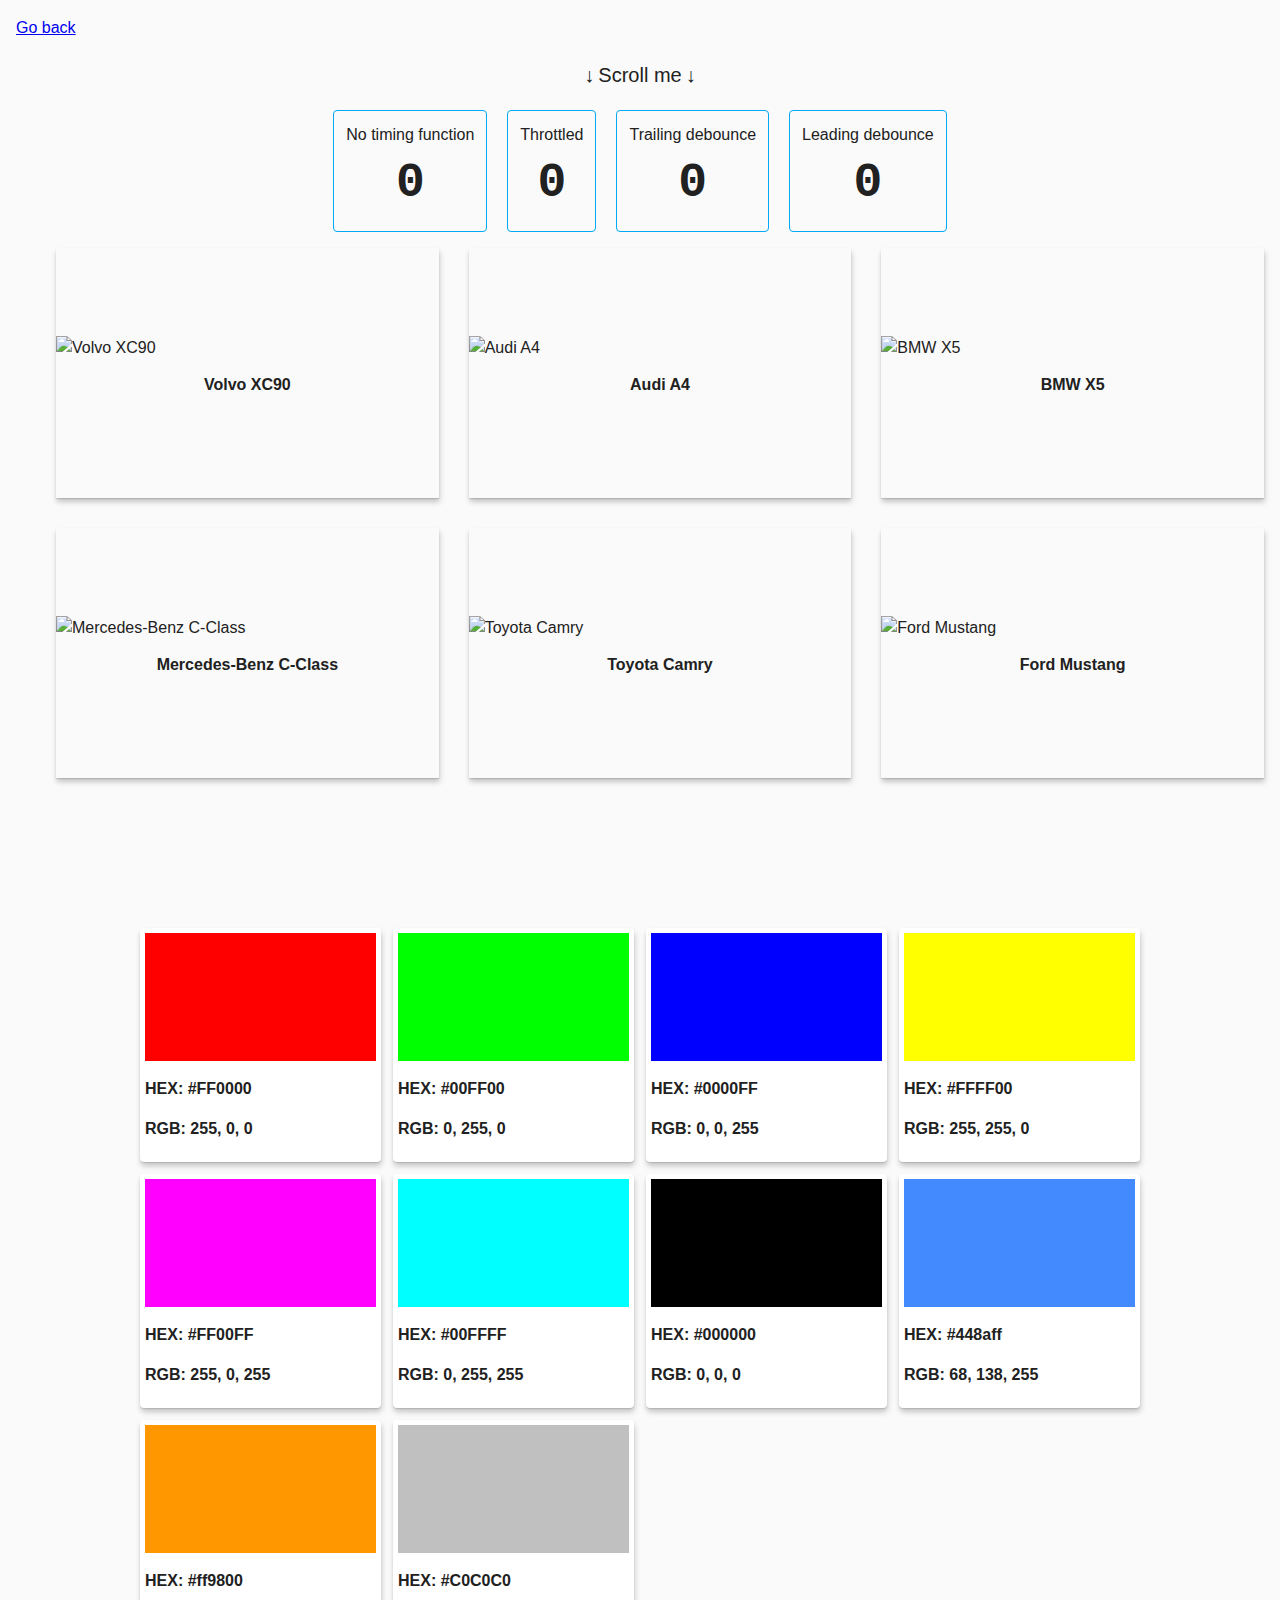
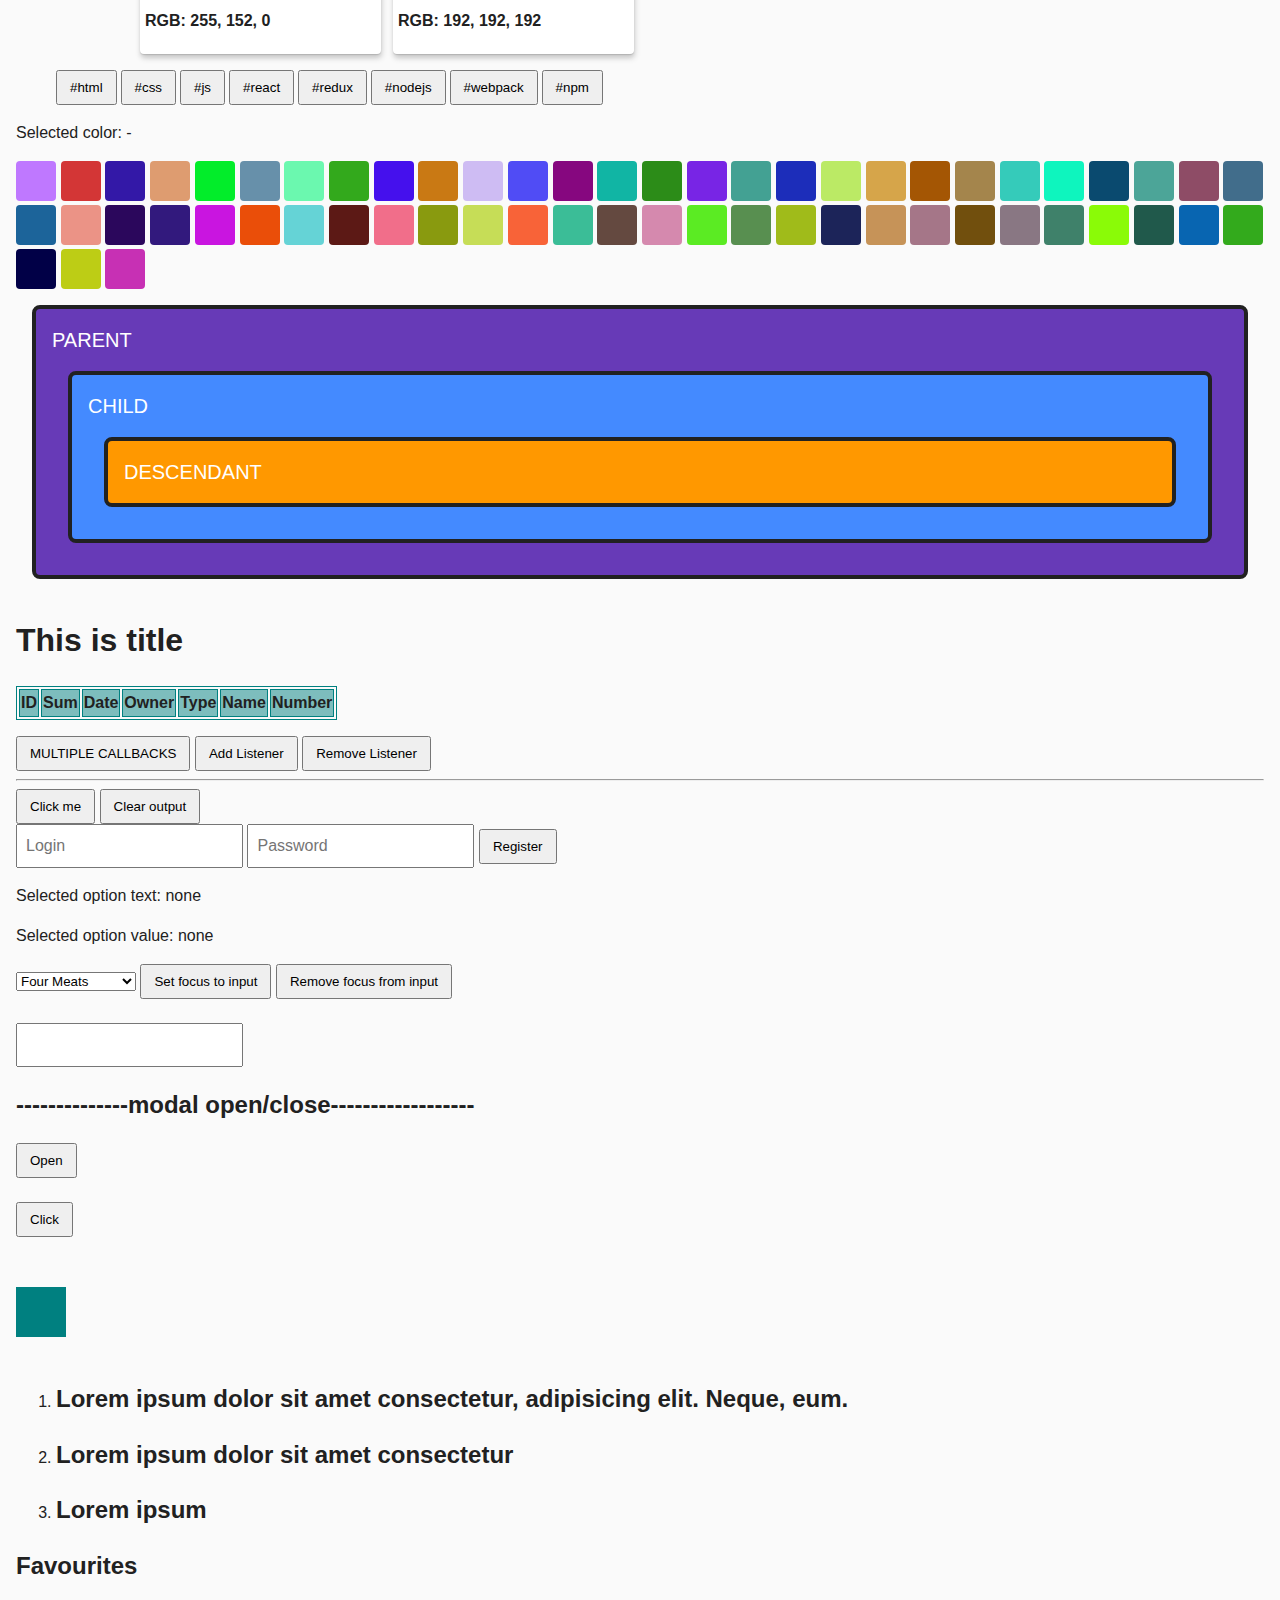
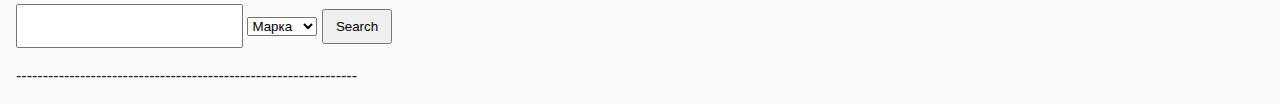
==== practice.html @ d6112112 "add hw 06,07" ====
<!DOCTYPE html>
<html lang="en">
  <head>
    <meta charset="UTF-8" />
    <meta name="viewport" content="width=device-width, initial-scale=1.0" />
    <title>Practice</title>
    <link rel="stylesheet" href="css/common.css" />
    <link
      href="
https://cdn.jsdelivr.net/npm/basiclightbox@5.0.4/dist/basicLightbox.min.css
"
      rel="stylesheet"
    />
  </head>
  <body>
    <p><a href="index.html">Go back</a></p>
    <!-- мутований масив -->

    <!-------------------------------------------------------------------->

    <!-- throttle, debounce -->
    <p class="cta">Scroll me</p>

    <div class="event-counter">
      <div class="box">
        <p>No timing function</p>
        <span class="output vanilla">0</span>
      </div>

      <div class="box">
        <p>Throttled</p>
        <span class="output throttled">0</span>
      </div>

      <div class="box">
        <p>Trailing debounce</p>
        <span class="output trailing">0</span>
      </div>

      <div class="box">
        <p>Leading debounce</p>
        <span class="output leading">0</span>
      </div>
    </div>
    <!-------------------------------------------------------------------->

    <!--lightbox+cars -->
    <ul class="js-cars-list cars-list"></ul>
    <!-------------------------------------------------------------------->
    <!--event propagation/XO Game -->
    <div class="xo-container">
      <h2 class="js-xo-output xo-title"></h2>
      <div class="xo-content js-xo-content"></div>
    </div>
    <!-------------------------------------------------------------------->
    <!--event propagation/color palette -->
    <div class="js-palette palette"></div>
    <!-------------------------------------------------------------------->
    <!--event propagation/tags -->
    <ul class="tags js-tags">
      <li class="tags__item">
        <button class="tags__btn" data-value="html">#html</button>
      </li>
      <li class="tags__item">
        <button class="tags__btn" data-value="css">#css</button>
      </li>
      <li class="tags__item">
        <button class="tags__btn" data-value="js">#js</button>
      </li>
      <li class="tags__item">
        <button class="tags__btn" data-value="react">#react</button>
      </li>
      <li class="tags__item">
        <button class="tags__btn" data-value="redux">#redux</button>
      </li>
      <li class="tags__item">
        <button class="tags__btn" data-value="nodejs">#nodejs</button>
      </li>
      <li class="tags__item">
        <button class="tags__btn" data-value="webpack">#webpack</button>
      </li>
      <li class="tags__item">
        <button class="tags__btn" data-value="npm">#npm</button>
      </li>
    </ul>
    <!-------------------------------------------------------------------->

    <!--event propagation/color palette -->
    <p class="color-palette-output">Selected color: -</p>
    <div class="color-palette"></div>
    <!-------------------------------------------------------------------->

    <!--bubbling -->
    <div id="parent">
      Parent
      <div id="child">
        Child
        <div id="descendant">Descendant</div>
      </div>
    </div>
    <!-------------------------------------------------------------------->

    <!-- colorPicker// for, map, function, append -->
    <div class="color-picker js-color-picker"></div>
    <!-------------------------------------------------------------------->

    <!-- products// map, append-->
    <div class="js-products"></div>
    <!-------------------------------------------------------------------->

    <!-- Парс рядків -->
    <h1 class="title"><span>This is title</span></h1>
    <table class="transaction-table js-transaction-table">
      <thead>
        <tr>
          <th>ID</th>
          <th>Sum</th>
          <th>Date</th>
          <th>Owner</th>
          <th>Type</th>
          <th>Name</th>
          <th>Number</th>
        </tr>
      </thead>
    </table>
    <!-------------------------------------------------------------------->

    <!-- Cars-->
    <ul class="js-cars-container"></ul>
    <!-------------------------------------------------------------------->

    <!-- події -->
    <button id="multiple" class="btn">MULTIPLE CALLBACKS</button>

    <button class="btn" data-action="add">Add Listener</button>
    <button class="btn" data-action="remove">Remove Listener</button>
    <hr />
    <button id="btn" class="btn">Click me</button>

    <!-- <form class="register-form" autocomplete="off">
      <input type="text" name="username" placeholder="Username" />
      <input type="password" name="password" placeholder="Password" />
      <button type="submit">Register</button>
    </form> -->

    <button type="button" data-action="clear">Clear output</button>
    <div class="log-list"></div>
    <!-------------------------------------------------------------------->

    <!-- події форми-->
    <form class="form" autocomplete="off">
      <input type="text" name="login" placeholder="Login" />
      <input type="password" name="password" placeholder="Password" />
      <button class="btn" type="submit">Register</button>
    </form>

    <p>Selected option text: <span class="text-output">none</span></p>

    <p></p>
    <p>Selected option value: <span class="value-output">none</span></p>

    <select class="pizza-select">
      <option value="four_meats">Four Meats</option>
      <option value="royal_cheese">Royal Cheese</option>
      <option value="vegetarian">Vegetarian</option>
      <option value="smoked_salmon">Smoked Salmon</option>
    </select>

    <button type="button" data-action="set">Set focus to input</button>
    <button type="button" data-action="remove">Remove focus from input</button>
    <br /><br />
    <input type="text" class="text-input" />
    <!-------------------------------------------------------------------->
    <!-- події модалки-->
    <h2>--------------modal open/close------------------</h2>
    <button type="button" data-action="open-modal">Open</button>
    <div class="backdrop js-backdrop">
      <div class="modal">
        <h2>Modal window</h2>
        <p>
          Lorem ipsum dolor, sit amet consectetur adipisicing elit. Illo cumque
          voluptate ducimus sunt porro corporis dolorum animi, nulla assumenda
          unde reprehenderit, pariatur ab eveniet, rerum repudiandae quam
          inventore provident impedit!
        </p>
        <button type="button" data-action="close-modal">Close</button>
      </div>
    </div>
    <br />
    <!-------------------------------------------------------------------->
    <!-- події-->
    <br />
    <button type="button" class="btn-move">Click</button>
    <div class="js-move-container move-container"></div>
    <br />
    <ol>
      <li>
        <h2 class="js-title-to-hide">
          Lorem ipsum dolor sit amet consectetur, adipisicing elit. Neque, eum.
        </h2>
      </li>
      <li>
        <h2 class="js-title-to-hide1">
          Lorem ipsum dolor sit amet consectetur
        </h2>
      </li>
      <li><h2 class="js-title-to-hide2">Lorem ipsum</h2></li>
    </ol>
    <!-------------------------------------------------------------------->

    <!-- події/ пошук за ключовим словом у інпуті-->
    <div>
      <h2>Favourites</h2>
      <ul class="js-favourite-list"></ul>
    </div>
    <form action="submit" class="js-search-form">
      <input type="text" name="query" />
      <select name="select">
        <option value="name">Марка</option>
        <option value="model">Модель</option>
      </select>
      <button>Search</button>
    </form>
    <ul class="js-cars-list"></ul>
    ----------------------------------------------------------------
    <!-- <script
      src="https://cdnjs.cloudflare.com/ajax/libs/lazysizes/5.3.2/lazysizes.min.js"
      integrity="sha512-q583ppKrCRc7N5O0n2nzUiJ+suUv7Et1JGels4bXOaMFQcamPk9HjdUknZuuFjBNs7tsMuadge5k9RzdmO+1GQ=="
      crossorigin="anonymous"
      referrerpolicy="no-referrer"
    ></script> -->
    <script src="
    https://cdn.jsdelivr.net/npm/basiclightbox@5.0.4/dist/basicLightbox.min.js
    "></script>
    <script
      src="https://cdnjs.cloudflare.com/ajax/libs/lodash.js/4.17.21/lodash.min.js"
      integrity="sha512-WFN04846sdKMIP5LKNphMaWzU7YpMyCU245etK3g/2ARYbPK9Ub18eG+ljU96qKRCWh+quCY7yefSmlkQw1ANQ=="
      crossorigin="anonymous"
      referrerpolicy="no-referrer"
    ></script>
    <script src="./js/practice.js" type="module"></script>
  </body>
</html>
---- css/common.css ----
* {
  box-sizing: border-box;
}

body {
  margin: 16px;
  font-family: -apple-system, BlinkMacSystemFont, 'Segoe UI', Roboto, Oxygen,
    Ubuntu, Cantarell, 'Open Sans', 'Helvetica Neue', sans-serif;
  -webkit-font-smoothing: antialiased;
  -moz-osx-font-smoothing: grayscale;
  background-color: #fafafa;
  color: #212121;
  line-height: 1.5;
}

input {
  padding: 8px;
  font: inherit;
}

button {
  padding: 8px 12px;
  cursor: pointer;
}

ul{
  list-style: none;
}

.color-picker{
  display: flex;
  gap: 10px;
}

.color-picker__option{
  display: inline-flex;
  align-items: center;
  justify-content: center;
  width: 64px;
  height: 64px;

  border: none;
  cursor: pointer;

  color:rgb(54, 53, 53);
}

.transaction-table{
  border: 1px solid teal;
}

.transaction-table thead{
background-color: rgba(0, 128, 128, .5);
}

.transaction-table th{
  border: 1px solid teal;
}

.transaction-table tr{
  text-align: center;
}

.car{
  display: block;
  height: auto;
  max-width: 100%;
}

.log-item {
  position: relative;
  padding: 8px;
  border: 1px dashed #2a2a2a;
  border-radius: 4px;
  font-size: 16px;
  font-family: monospace;
}

.log-item>.chip {
  position: absolute;
  top: -4px;
  right: -4px;
  width: 20px;
  height: 20px;
  background-color: green;
  border-radius: 4px;
  color: #fff;
  font-size: 16px;
  display: inline-flex;
  align-items: center;
  justify-content: center;
}

.log-list li:not(:last-child) {
  margin-bottom: 4px;
}

body.show-modal .backdrop{
  opacity: 1;
  visibility: visible;
  pointer-events: auto;
}

body.show-modal .modal {
  transform: scale(1);
}

.backdrop {
  display: flex;

  position: fixed;
  top: 0;
  left: 0;
  width: 100%;
  height: 100%;

  overflow: auto;
  background-color: rgba(0, 0, 0, 0.2);
  transition: opacity var(--transition-duration) var(--transition-timing-function), visibility var(--transition-duration) var(--transition-timing-function);

  opacity: 0;
  pointer-events: none;
  visibility: hidden;
}

.modal {
  position: relative;
  width: 90%;
  padding: 40px;
  margin: auto;

  text-align: center;
  background-color: #fff;
  box-shadow: 0px 1px 3px rgba(0, 0, 0, 0.12), 0px 1px 1px rgba(0, 0, 0, 0.14), 0px 2px 1px rgba(0, 0, 0, 0.2);
  border-radius: 4px;

  transform: scale(0.8);
}

.move-container{
  margin-top: 50px;
  width: 50px;
  height: 50px;
  background-color: teal;
}

.favourite{
  margin-top: 10px;
  cursor: pointer;
  width: 20px;
  height: 20px;
  border-radius: 50%;
  border: 2px solid gold;
}

.favourite-active{
  background-color: gold;
}

img{
  display: block;
  height: auto;
  max-width: 100%;
}

/* .gallery{
  display: flex;
  flex-wrap: wrap;
  align-items: center;
  gap:25px;
}

.gallery__item{
  flex-basis: calc((100%-2*25px)/3);
  transform: scale(1);

  transition: transform 250ms linear;
}

.gallery__item:hover{
  transform: scale(1.1);
} */


/* #validation-input {
  border: 3px solid #bdbdbd;
}

#validation-input.valid {
  border-color: #4caf50;
}

#validation-input.invalid {
  border-color: #f44336;
} */


#parent,
#child,
#descendant {
  margin: 16px;
  padding: 16px;
  border: 4px solid #212121;
  border-radius: 8px;
  color: #fff;
  font-weight: 500;
  font-size: 20px;
  text-transform: uppercase;
}

#parent {
  background-color: #673ab7;
}

#child {
  background-color: #448aff;
}

#descendant {
  background-color: #ff9800;
}

.output {
  text-align: center;
  text-transform: uppercase;
  font-size: 24px;
  font-weight: 700;
}

.color-palette {
  display: grid;
  grid-template-columns: repeat(auto-fit, minmax(40px, 1fr));
  gap: 4px;
}

.color-palette .item {
  padding: 0;
  margin: 0;
  border: none;
  border-radius: 4px;
  width: 40px;
  height: 40px;
  cursor: pointer;
  transition: transform 250ms ease-in-out;
}

.color-palette .item:hover {
  transform: scale(1.1);
}

.tags{
  display: flex;
  flex-wrap: wrap;
  gap:4px;
}

.tags__btn--is-active{
  color:#fff;
  background-color: teal;
}

.palette{
display: grid;
max-width: 1000px;
grid-template-columns: repeat(auto-fill, minmax(200px, 1fr));
grid-gap: 12px;
padding: 0;
margin-left: auto;
margin-right: auto;
}

.color-card{
  padding: 5px;
  border-radius: 4px;
  background-color: #fff;
  box-shadow: 0px 1px 1px rgba(0, 0, 0, 0.12), 0px 4px 4px rgba(0, 0, 0, 0.06),
      1px 4px 6px rgba(0, 0, 0, 0.16);
  transition: transform 250ms linear;
  
}

.color-card.is-active{
  transform: perspective(400px) rotateX(10deg);
}

.color-swatch{
  height: 128px;
  cursor: pointer;
}

.color-meta{
  font-weight: bold;
}

/* body{
  transition: background-color 250ms linear;
} */

.xo-container{
  margin: 100px 50px 50px 50px;
  
}

.xo-content{
  display: flex;
  flex-wrap: wrap;
  width: 450px;
  margin: 0 auto;
  
}

.xo-title{
  text-align: center;
}

.xo-item{
  display: flex;
  justify-content: center;
  align-items: center;
  width: 150px;
  height: 150px;

  font-size: 100px;

  border: 2px solid black;
  cursor: pointer;

  transition: background-color 100ms linear;
}

.xo-item:hover{
background-color:#9c9c9c;
}

.cars-list{
  display: flex;
  flex-wrap: wrap;
  justify-content: center;
  align-items: center;
  gap: 30px;
}

.cars-item{
  display: flex;
  flex-direction: column;
  justify-content: center;
  flex-basis: calc((100% - 2*30px)/3);
  height: 250px;
  cursor: pointer;
    box-shadow: 0px 1px 1px rgba(0, 0, 0, 0.12), 0px 4px 4px rgba(0, 0, 0, 0.06),
        1px 4px 6px rgba(0, 0, 0, 0.16);
        transition: transform 250ms linear;
}

.cars-item:hover{
  transform: scale(1.1);
}

.cars-item--light{
  list-style: none;
  color: #9c9c9c;
}


.cars-list h2{
  font-size: medium;
  text-align: center;
}



.cta {
  display: flex;
  justify-content: center;
  align-items: center;
  font-size: 20px;
}

.cta::before,
.cta::after {
  content: "\2193";
  margin-left: 4px;
  margin-right: 4px;
}

.event-counter {
  /* position: sticky; */
  top: 100px;
  display: flex;
  justify-content: center;
  gap:20px;
}

.box {
  display: inline-flex;
  flex-direction: column;
  align-items: center;
  padding: 12px;
  border: 1px solid #03a9f4;
  border-radius: 4px;
}

.event-counter p {
  margin: 0;
  font-size: 16px;
}

.event-counter span {
  font-size: 48px;
  font-family: monospace;
}

.blur-up {
  filter: blur(5px);
  transition: filter 400ms;
}

.blur-up.lazyloaded {
  filter: blur(0);
}

/* 
.appear{
  transform: translateX(-50%);
  opacity: 0;
  transition: all 500ms linear;
  object-fit: cover;
}

.lazyloaded.appear{
  transform: translateX(0);
  opacity: 1;
} */
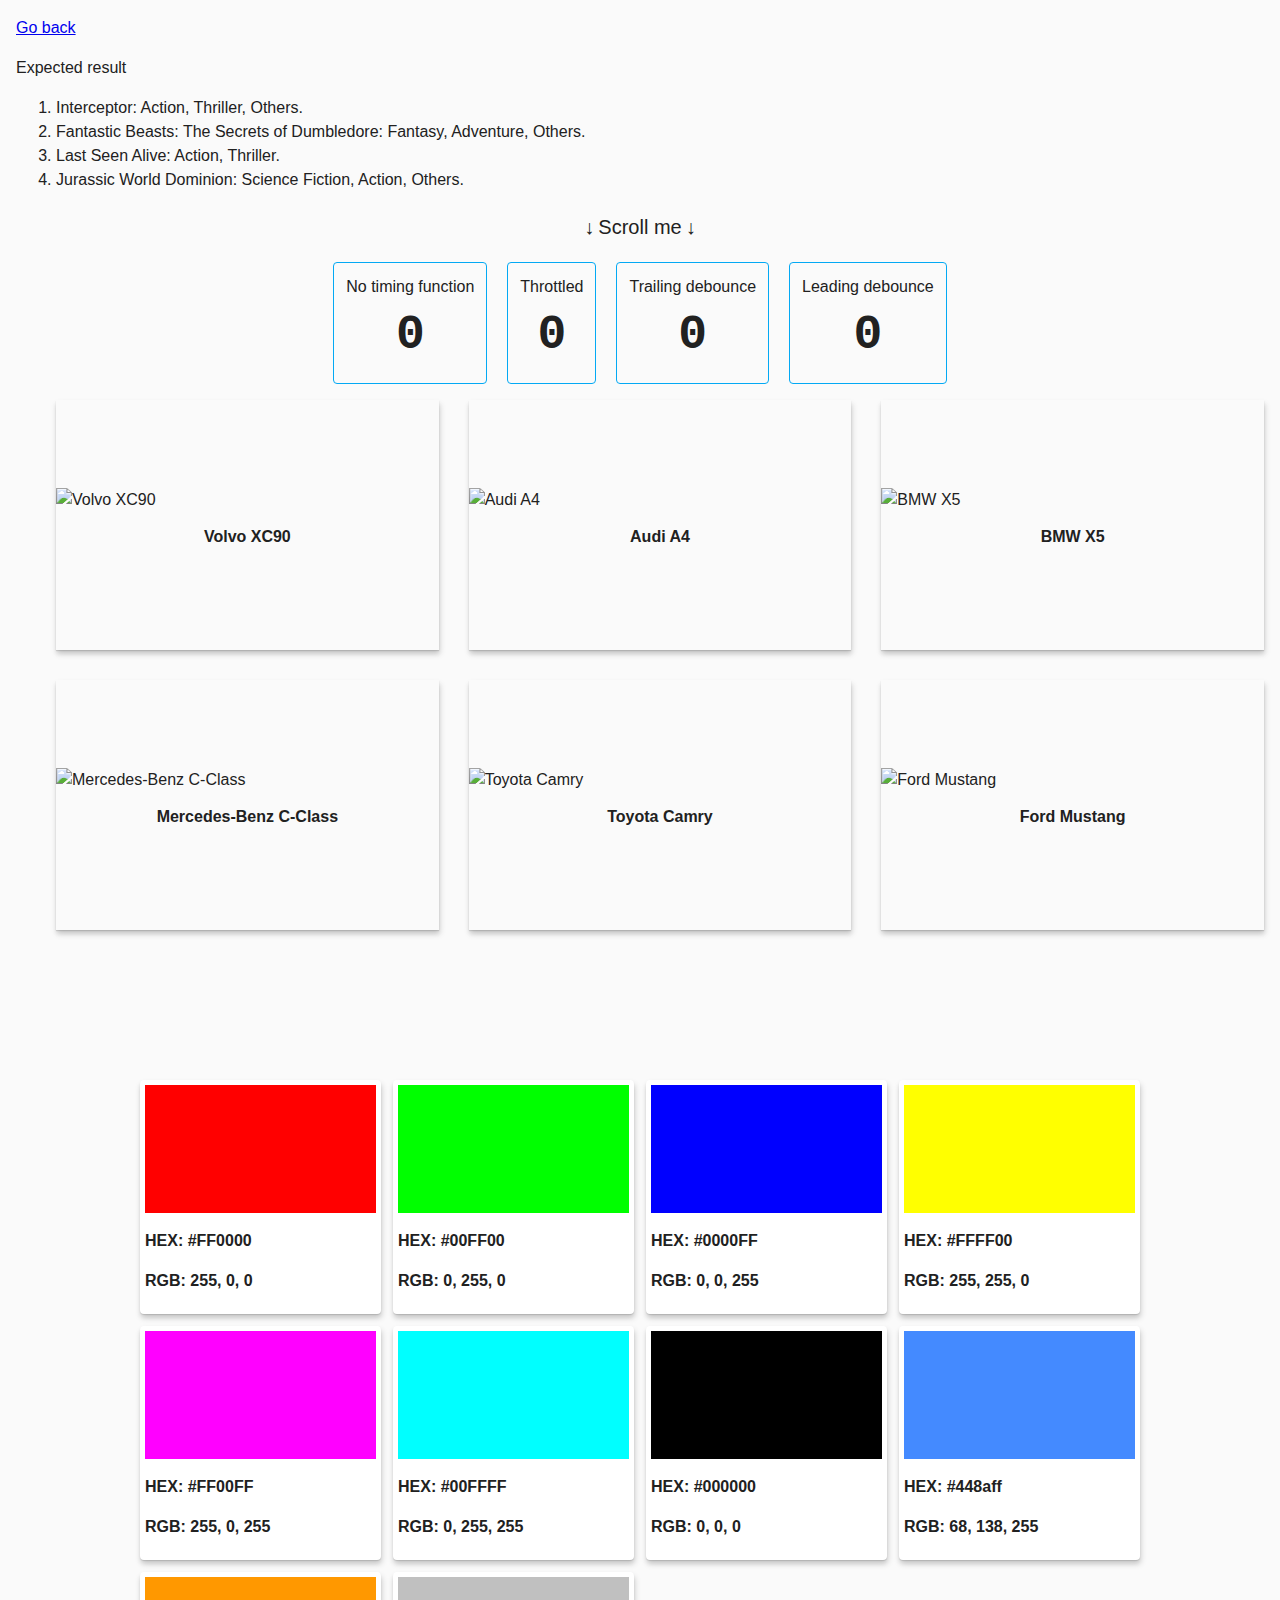
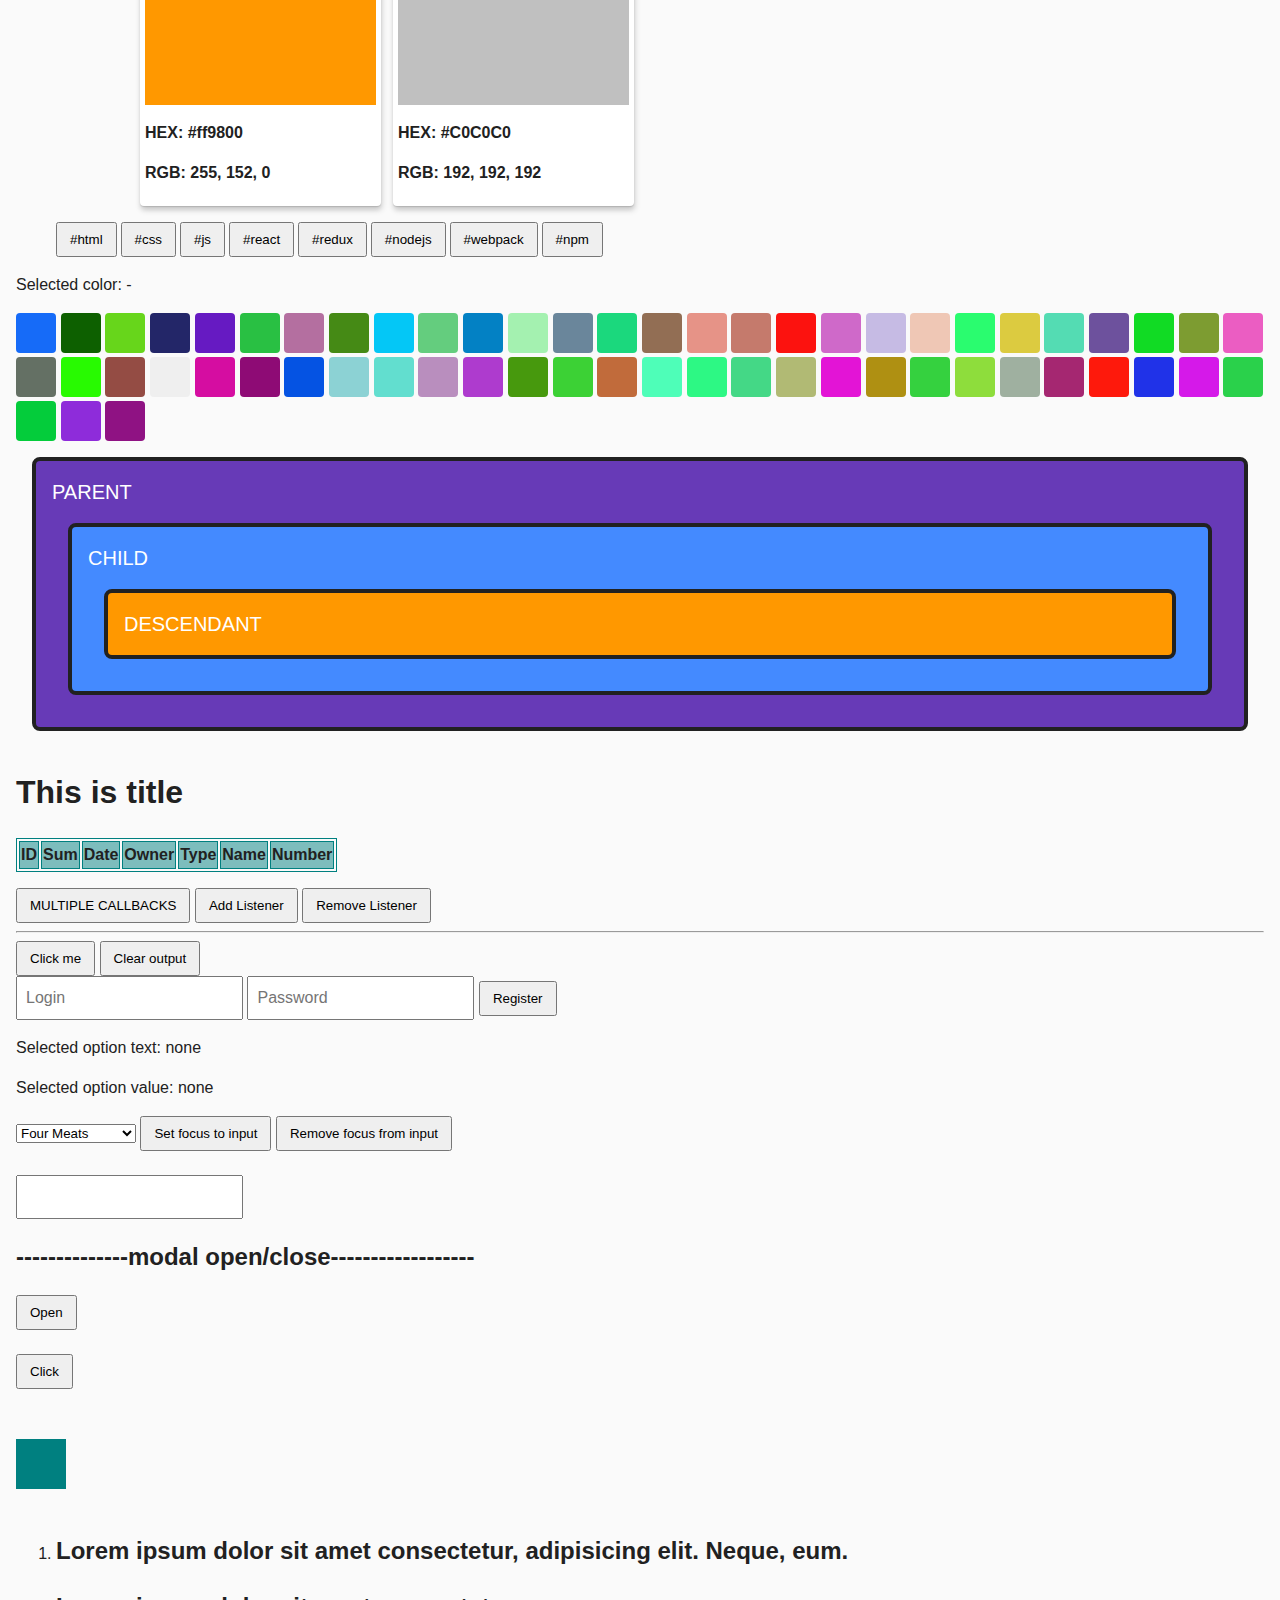
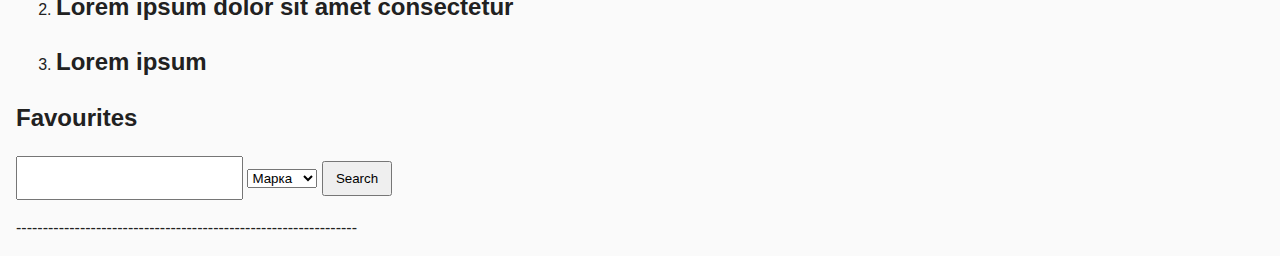
==== commit 38881451: "add last js-hw-11" ====
--- a/practice.html
+++ b/practice.html
@@ -14,7 +14,17 @@
   </head>
   <body>
     <p><a href="index.html">Go back</a></p>
-    <!-- мутований масив -->
+    <!-- фільми -->
+    <ol class="js-films-list"></ol>
+    <p>Expected result</p>
+    <ol>
+      <li>Interceptor: Action, Thriller, Others.</li>
+      <li>
+        Fantastic Beasts: The Secrets of Dumbledore: Fantasy, Adventure, Others.
+      </li>
+      <li>Last Seen Alive: Action, Thriller.</li>
+      <li>Jurassic World Dominion: Science Fiction, Action, Others.</li>
+    </ol>
 
     <!-------------------------------------------------------------------->
 
--- a/css/common.css
+++ b/css/common.css
@@ -430,4 +430,9 @@
 .lazyloaded.appear{
   transform: translateX(0);
   opacity: 1;
-} */+} */
+
+
+.show{
+  display: none;
+}